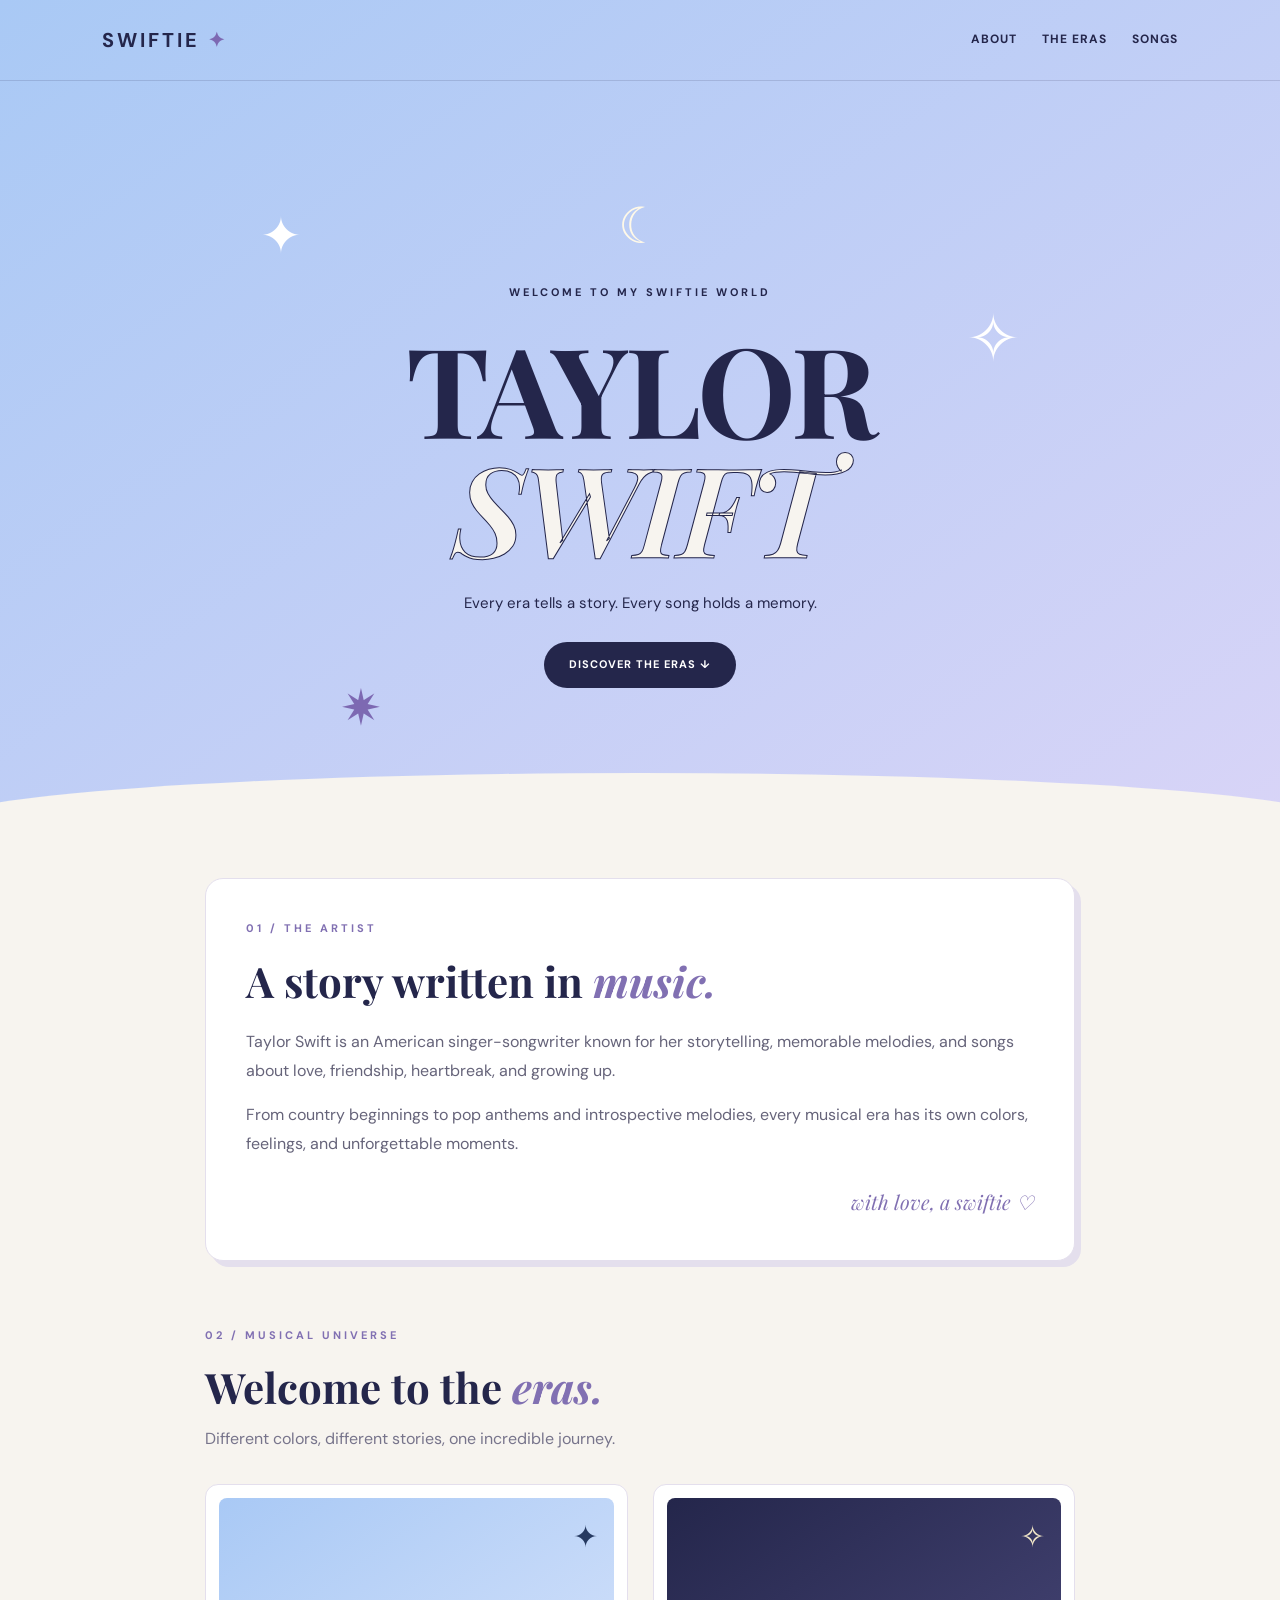
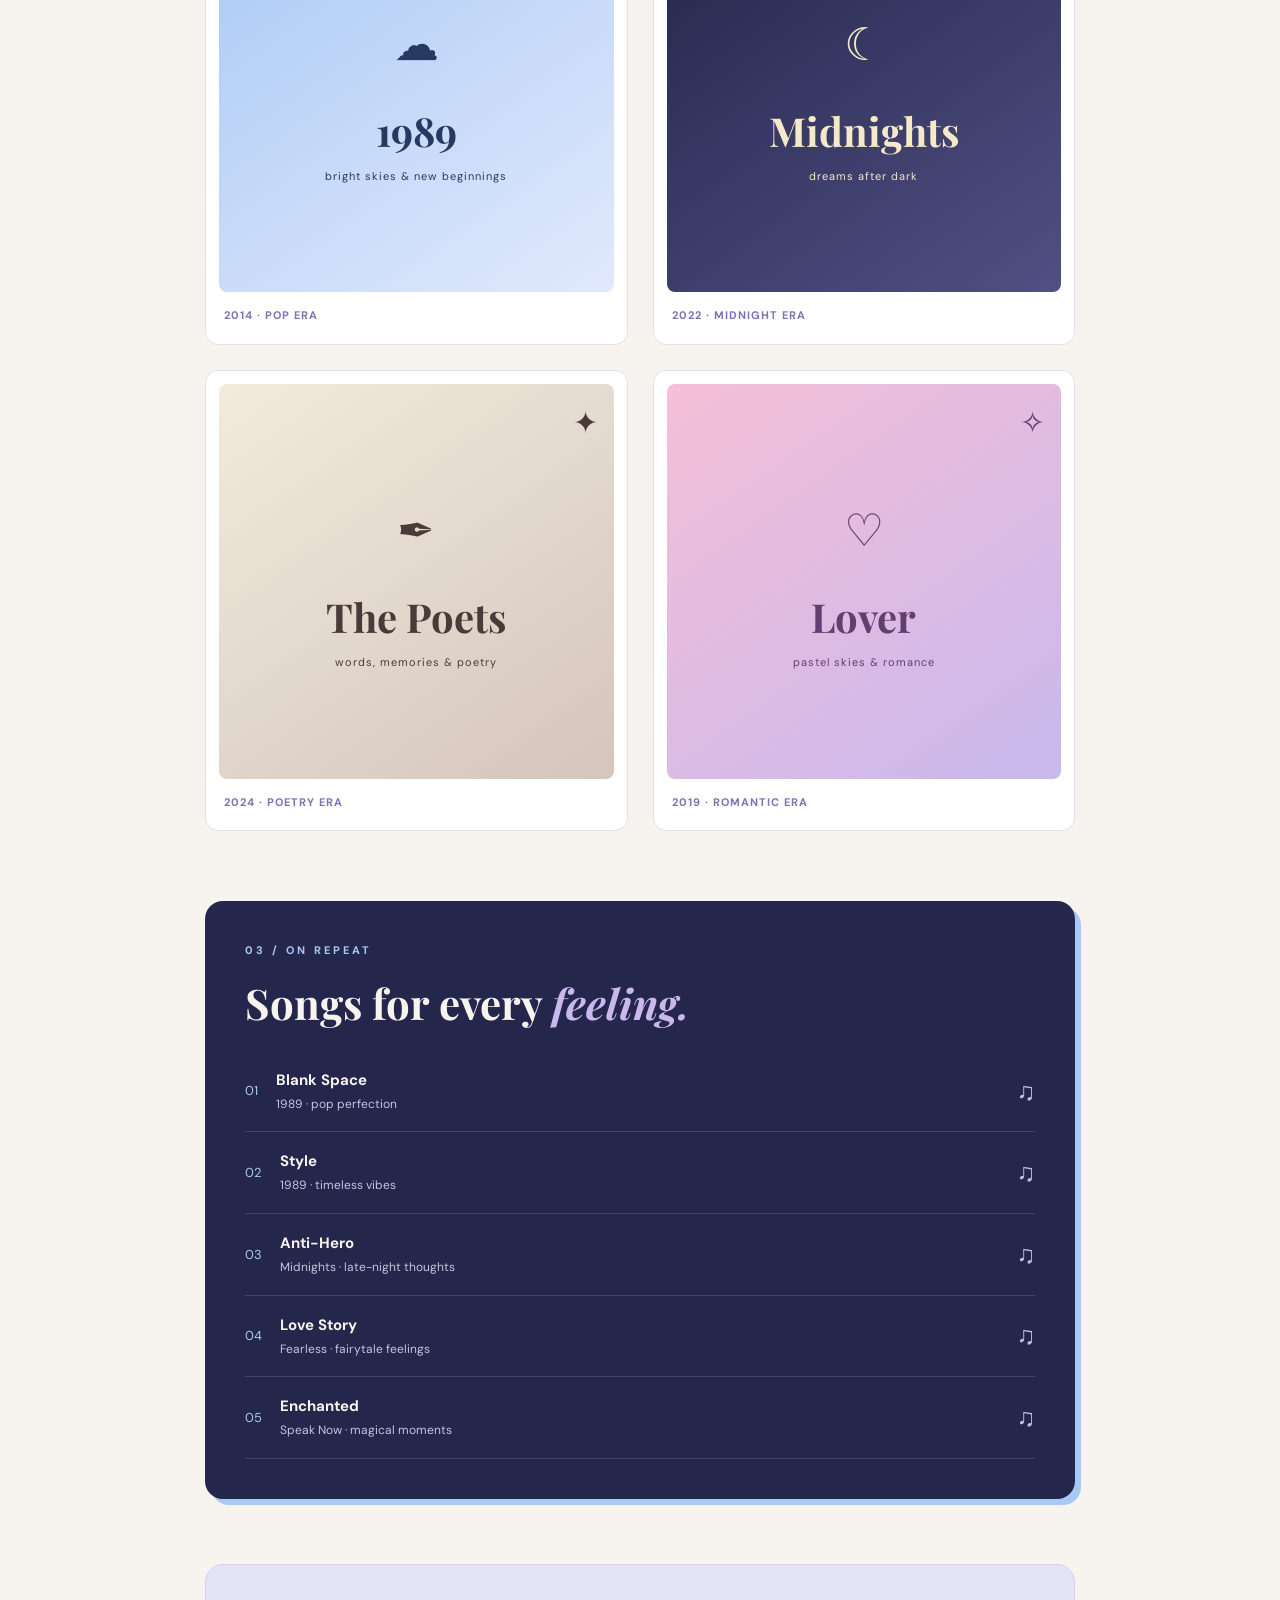
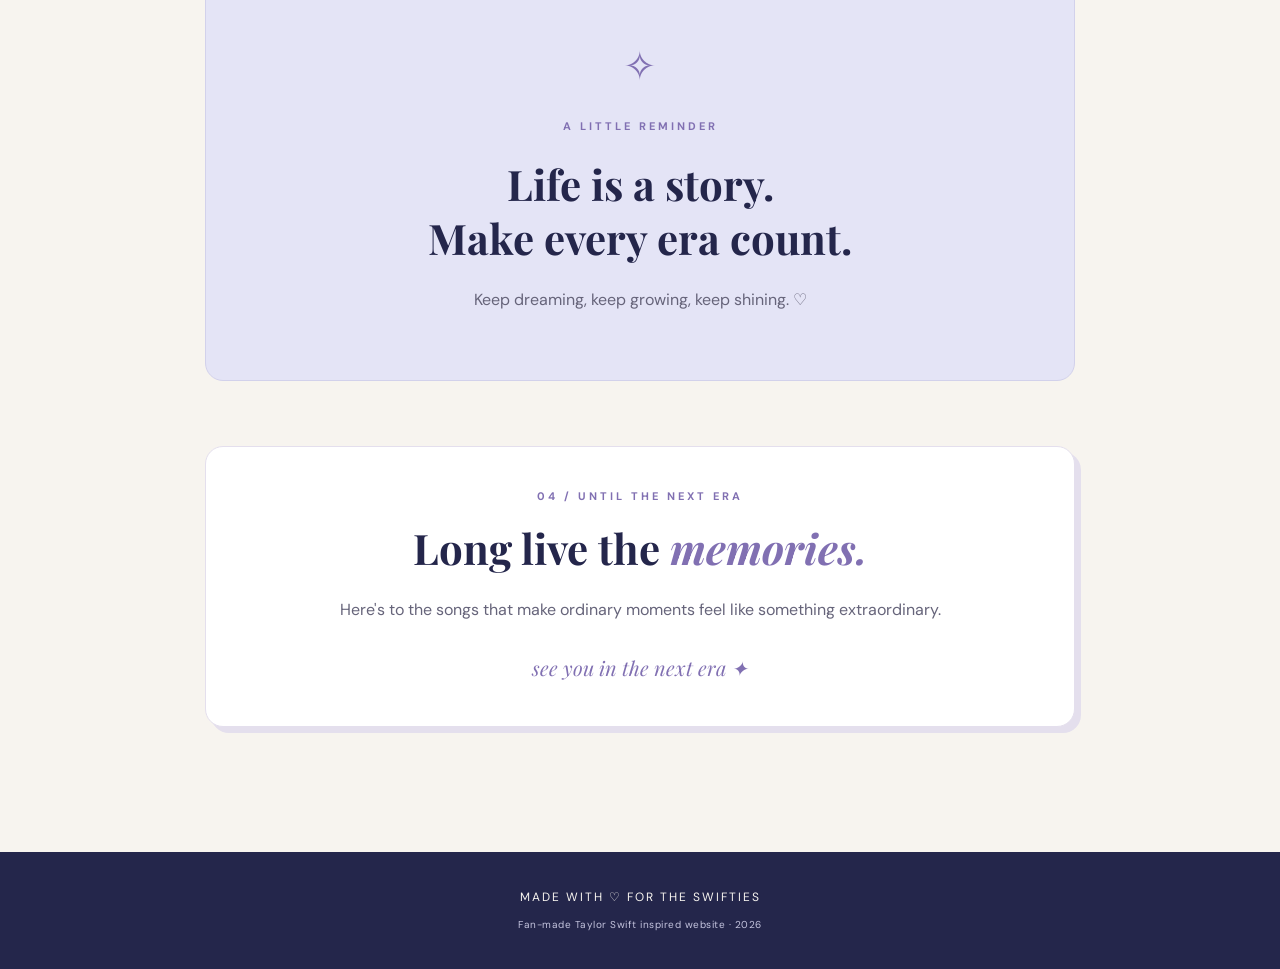
==== Pertemuan4/index.html @ 9e65cf8f "Pertemuan4" ====
<!DOCTYPE html>
<html lang="id">
<head>
    <meta charset="UTF-8">
    <meta name="viewport" content="width=device-width, initial-scale=1.0">
    <title>Taylor Swift | Swiftie World</title>
    <link rel="stylesheet" href="style.css">
</head>
<body>

    <header id="top">
        <nav>
            <a href="#top" class="logo">SWIFTIE <span>✦</span></a>
            <div class="nav-links">
                <a href="#about">About</a>
                <a href="#eras">The Eras</a>
                <a href="#songs">Songs</a>
            </div>
        </nav>

        <div class="hero">
            <div class="moon">☾</div>
            <p class="eyebrow">WELCOME TO MY SWIFTIE WORLD</p>
            <h1>TAYLOR<br><em>SWIFT</em></h1>
            <p class="hero-text">
                Every era tells a story. Every song holds a memory.
            </p>
            <a href="#eras" class="hero-button">DISCOVER THE ERAS ↓</a>
            <span class="floating-star star-one">✦</span>
            <span class="floating-star star-two">✧</span>
            <span class="floating-star star-three">✷</span>
        </div>
        <div class="wave"></div>
    </header>

    <main>
        <section id="about" class="about section-card">
            <p class="section-label">01 / THE ARTIST</p>
            <h2>A story written in <em>music.</em></h2>
            <p>
                Taylor Swift is an American singer-songwriter known
                for her storytelling, memorable melodies, and songs
                about love, friendship, heartbreak, and growing up.
            </p>
            <p>
                From country beginnings to pop anthems and
                introspective melodies, every musical era has its
                own colors, feelings, and unforgettable moments.
            </p>
            <div class="signature">with love, a swiftie ♡</div>
        </section>

        <section id="eras" class="eras-section">
            <p class="section-label">02 / MUSICAL UNIVERSE</p>
            <h2>Welcome to the <em>eras.</em></h2>
            <p class="intro">
                Different colors, different stories, one incredible journey.
            </p>

            <div class="era-grid">
                <article class="era-card era-1989">
                    <div class="era-art">
                        <span class="era-icon">☁</span>
                        <h3>1989</h3>
                        <p>bright skies & new beginnings</p>
                        <span class="mini-star">✦</span>
                    </div>
                    <p class="era-year">2014 · POP ERA</p>
                </article>

                <article class="era-card era-midnights">
                    <div class="era-art">
                        <span class="era-icon">☾</span>
                        <h3>Midnights</h3>
                        <p>dreams after dark</p>
                        <span class="mini-star">✧</span>
                    </div>
                    <p class="era-year">2022 · MIDNIGHT ERA</p>
                </article>

                <article class="era-card era-poets">
                    <div class="era-art">
                        <span class="era-icon">✒</span>
                        <h3>The Poets</h3>
                        <p>words, memories & poetry</p>
                        <span class="mini-star">✦</span>
                    </div>
                    <p class="era-year">2024 · POETRY ERA</p>
                </article>

                <article class="era-card era-lover">
                    <div class="era-art">
                        <span class="era-icon">♡</span>
                        <h3>Lover</h3>
                        <p>pastel skies & romance</p>
                        <span class="mini-star">✧</span>
                    </div>
                    <p class="era-year">2019 · ROMANTIC ERA</p>
                </article>
            </div>
        </section>

        <section id="songs" class="songs-section section-card">
            <p class="section-label">03 / ON REPEAT</p>
            <h2>Songs for every <em>feeling.</em></h2>

            <div class="song">
                <span class="song-number">01</span>
                <div class="song-info">
                    <h3>Blank Space</h3>
                    <p>1989 · pop perfection</p>
                </div>
                <span class="song-note">♫</span>
            </div>

            <div class="song">
                <span class="song-number">02</span>
                <div class="song-info">
                    <h3>Style</h3>
                    <p>1989 · timeless vibes</p>
                </div>
                <span class="song-note">♫</span>
            </div>

            <div class="song">
                <span class="song-number">03</span>
                <div class="song-info">
                    <h3>Anti-Hero</h3>
                    <p>Midnights · late-night thoughts</p>
                </div>
                <span class="song-note">♫</span>
            </div>

            <div class="song">
                <span class="song-number">04</span>
                <div class="song-info">
                    <h3>Love Story</h3>
                    <p>Fearless · fairytale feelings</p>
                </div>
                <span class="song-note">♫</span>
            </div>

            <div class="song">
                <span class="song-number">05</span>
                <div class="song-info">
                    <h3>Enchanted</h3>
                    <p>Speak Now · magical moments</p>
                </div>
                <span class="song-note">♫</span>
            </div>
        </section>

        <section class="quote-section">
            <span class="quote-star">✧</span>
            <p class="section-label">A LITTLE REMINDER</p>
            <h2>Life is a story.<br>Make every era count.</h2>
            <p>Keep dreaming, keep growing, keep shining. ♡</p>
        </section>

        <section class="ending section-card">
            <p class="section-label">04 / UNTIL THE NEXT ERA</p>
            <h2>Long live the <em>memories.</em></h2>
            <p>
                Here's to the songs that make ordinary moments
                feel like something extraordinary.
            </p>
            <div class="signature">see you in the next era ✦</div>
        </section>
    </main>

    <footer>
        <p>MADE WITH ♡ FOR THE SWIFTIES</p>
        <small>Fan-made Taylor Swift inspired website · 2026</small>
    </footer>

    <button id="scrollTopBtn" aria-label="Kembali ke atas"
            title="Back to top">↑</button>

    <script src="script.js"></script>
</body>
</html>
---- Pertemuan4/style.css ----
@import url('https://fonts.googleapis.com/css2?family=DM+Sans:wght@400;500;600;700&family=Playfair+Display:ital,wght@0,600;0,700;1,600;1,700&display=swap');

* {
    margin: 0;
    padding: 0;
    box-sizing: border-box;
}

html {
    scroll-behavior: smooth;
    scroll-padding-top: 20px;
}

body {
    font-family: 'DM Sans', sans-serif;
    background: #f7f4ef;
    color: #24264b;
    line-height: 1.8;
}

/* HEADER */
header {
    background: linear-gradient(145deg, #a9c9f5, #d8d4f7);
    min-height: 650px;
    position: relative;
    overflow: hidden;
}

nav {
    display: flex;
    justify-content: space-between;
    align-items: center;
    padding: 22px 8%;
    border-bottom: 1px solid rgba(36, 38, 75, 0.15);
}

.logo {
    color: #24264b;
    text-decoration: none;
    font-weight: 700;
    letter-spacing: 3px;
    font-size: 20px;
}

.logo span {
    color: #7d69b2;
}

.nav-links {
    display: flex;
    gap: 25px;
}

.nav-links a {
    color: #24264b;
    text-decoration: none;
    text-transform: uppercase;
    font-size: 12px;
    font-weight: 700;
    letter-spacing: 1px;
}

.nav-links a:hover {
    color: #7d69b2;
}

/* HERO */
.hero {
    max-width: 1000px;
    margin: auto;
    padding: 100px 25px 130px;
    text-align: center;
    position: relative;
}

.moon {
    font-size: 50px;
    color: #fff9e8;
    margin-bottom: 12px;
}

.eyebrow,
.section-label {
    font-size: 11px;
    font-weight: 700;
    letter-spacing: 3px;
}

.hero h1 {
    font-family: 'Playfair Display', serif;
    font-size: clamp(65px, 12vw, 125px);
    line-height: 0.95;
    letter-spacing: -4px;
    margin: 25px 0;
}

.hero h1 em {
    color: #f7f4ef;
    -webkit-text-stroke: 1px #24264b;
    font-weight: 600;
}

.hero-text {
    margin: 25px auto;
    font-size: 15px;
}

.hero-button {
    display: inline-block;
    background: #24264b;
    color: white;
    padding: 13px 25px;
    border-radius: 30px;
    text-decoration: none;
    font-size: 11px;
    font-weight: 700;
    letter-spacing: 1px;
    transition: 0.3s;
}

.hero-button:hover {
    background: #7d69b2;
    transform: translateY(-3px);
}

.floating-star {
    position: absolute;
    font-size: 50px;
    color: white;
}

.star-one {
    top: 110px;
    left: 12%;
}

.star-two {
    top: 200px;
    right: 12%;
    font-size: 65px;
}

.star-three {
    bottom: 65px;
    left: 20%;
    color: #7d69b2;
}

.wave {
    position: absolute;
    bottom: -55px;
    left: -5%;
    width: 110%;
    height: 100px;
    background: #f7f4ef;
    border-radius: 50% 50% 0 0;
}

/* MAIN */
main {
    max-width: 920px;
    margin: auto;
    padding: 60px 25px;
}

.section-card {
    background: #fff;
    border: 1px solid #e4dfed;
    border-radius: 18px;
    padding: 40px;
    margin-bottom: 65px;
    box-shadow: 6px 6px 0 #e4dfed;
}

.section-label {
    color: #8170b2;
    margin-bottom: 15px;
}

h2 {
    font-family: 'Playfair Display', serif;
    font-size: clamp(28px, 5vw, 42px);
    line-height: 1.3;
    margin-bottom: 20px;
}

h2 em {
    color: #8170b2;
}

.about p:not(.section-label),
.ending p:not(.section-label) {
    color: #66647a;
    margin-bottom: 15px;
}

.signature {
    font-family: 'Playfair Display', serif;
    font-style: italic;
    color: #8170b2;
    font-size: 20px;
    text-align: right;
    margin-top: 25px;
}

/* ERAS */
.eras-section {
    margin-bottom: 70px;
}

.intro {
    color: #77748b;
    margin-top: -10px;
}

.era-grid {
    display: grid;
    grid-template-columns: repeat(2, minmax(0, 1fr));
    gap: 25px;
    margin-top: 30px;
}

.era-card {
    background: white;
    padding: 13px;
    border: 1px solid #e4dfed;
    border-radius: 13px;
    transition: transform 0.3s, box-shadow 0.3s;
}

.era-card:hover {
    transform: translateY(-7px);
    box-shadow: 0 12px 25px rgba(36, 38, 75, 0.12);
}

.era-art {
    aspect-ratio: 1 / 1;
    border-radius: 8px;
    display: flex;
    flex-direction: column;
    align-items: center;
    justify-content: center;
    text-align: center;
    position: relative;
    overflow: hidden;
    padding: 15px;
}

.era-1989 .era-art {
    background: linear-gradient(145deg, #a9c9f5, #e1e9fc);
    color: #263a61;
}

.era-midnights .era-art {
    background: linear-gradient(145deg, #24264b, #514f83);
    color: #f4e9c9;
}

.era-poets .era-art {
    background: linear-gradient(145deg, #f2ebdd, #d4c5bd);
    color: #493c38;
}

.era-lover .era-art {
    background: linear-gradient(145deg, #f5bfd7, #c8b8ed);
    color: #633e70;
}

.era-icon {
    font-size: 45px;
    margin-bottom: 10px;
}

.era-art h3 {
    font-family: 'Playfair Display', serif;
    font-size: clamp(25px, 4vw, 40px);
}

.era-art p {
    font-size: 11px;
    letter-spacing: 1px;
}

.mini-star {
    position: absolute;
    top: 12px;
    right: 16px;
    font-size: 30px;
}

.era-year {
    padding: 14px 5px 5px;
    color: #8170b2;
    font-size: 11px;
    font-weight: 700;
    letter-spacing: 1px;
}

/* SONG LIST */
.songs-section {
    background: #24264b;
    color: #f7f4ef;
    border: none;
    box-shadow: 6px 6px 0 #a9c9f5;
}

.songs-section .section-label {
    color: #a9c9f5;
}

.songs-section h2 em {
    color: #c8b8ed;
}

.song {
    display: flex;
    align-items: center;
    gap: 18px;
    padding: 16px 0;
    border-bottom: 1px solid #41436c;
    transition: padding 0.2s;
}

.song:hover {
    padding-left: 10px;
}

.song-number {
    color: #a9c9f5;
    font-size: 13px;
}

.song-info h3 {
    font-size: 15px;
}

.song-info p {
    color: #c5c5df;
    font-size: 12px;
}

.song-note {
    margin-left: auto;
    font-size: 25px;
    color: #c8b8ed;
}

/* QUOTE */
.quote-section {
    background: #e4e4f6;
    border: 1px solid #d2d1eb;
    border-radius: 18px;
    text-align: center;
    padding: 65px 25px;
    margin-bottom: 65px;
}

.quote-star {
    display: block;
    font-size: 40px;
    color: #8170b2;
    margin-bottom: 15px;
}

.quote-section h2 {
    margin: 20px auto;
}

.quote-section > p:last-child {
    color: #66647a;
}

/* ENDING */
.ending {
    text-align: center;
}

.ending .signature {
    text-align: center;
}

/* FOOTER */
footer {
    background: #24264b;
    color: #f7f4ef;
    text-align: center;
    padding: 35px 20px;
    font-size: 12px;
    letter-spacing: 2px;
}

footer small {
    display: block;
    color: #c5c5df;
    font-size: 10px;
    letter-spacing: 0.5px;
    margin-top: 8px;
}

/* SCROLL TO TOP */
#scrollTopBtn {
    position: fixed;
    right: 28px;
    bottom: 28px;
    width: 52px;
    height: 52px;
    border: 2px solid #24264b;
    border-radius: 50%;
    background: #a9c9f5;
    color: #24264b;
    font-size: 28px;
    font-weight: bold;
    cursor: pointer;
    display: none;
    opacity: 0.6;
    z-index: 999;
    transition: opacity 0.3s, transform 0.3s;
}

#scrollTopBtn:hover {
    opacity: 1;
    transform: translateY(-5px);
}

/* RESPONSIVE */
@media (max-width: 600px) {
    nav {
        padding: 18px 20px;
    }

    .nav-links {
        gap: 12px;
    }

    .nav-links a {
        font-size: 9px;
        letter-spacing: 0;
    }

    .hero {
        padding: 90px 18px 120px;
    }

    .hero h1 {
        letter-spacing: -2px;
    }

    .star-one {
        left: 4%;
    }

    .star-two {
        right: 4%;
    }

    main {
        padding: 40px 16px;
    }

    .section-card {
        padding: 25px;
    }

    .era-grid {
        gap: 14px;
    }

    .era-card {
        padding: 8px;
    }

    .era-art p {
        font-size: 9px;
    }

    #scrollTopBtn {
        width: 46px;
        height: 46px;
        right: 18px;
        bottom: 18px;
    }
}
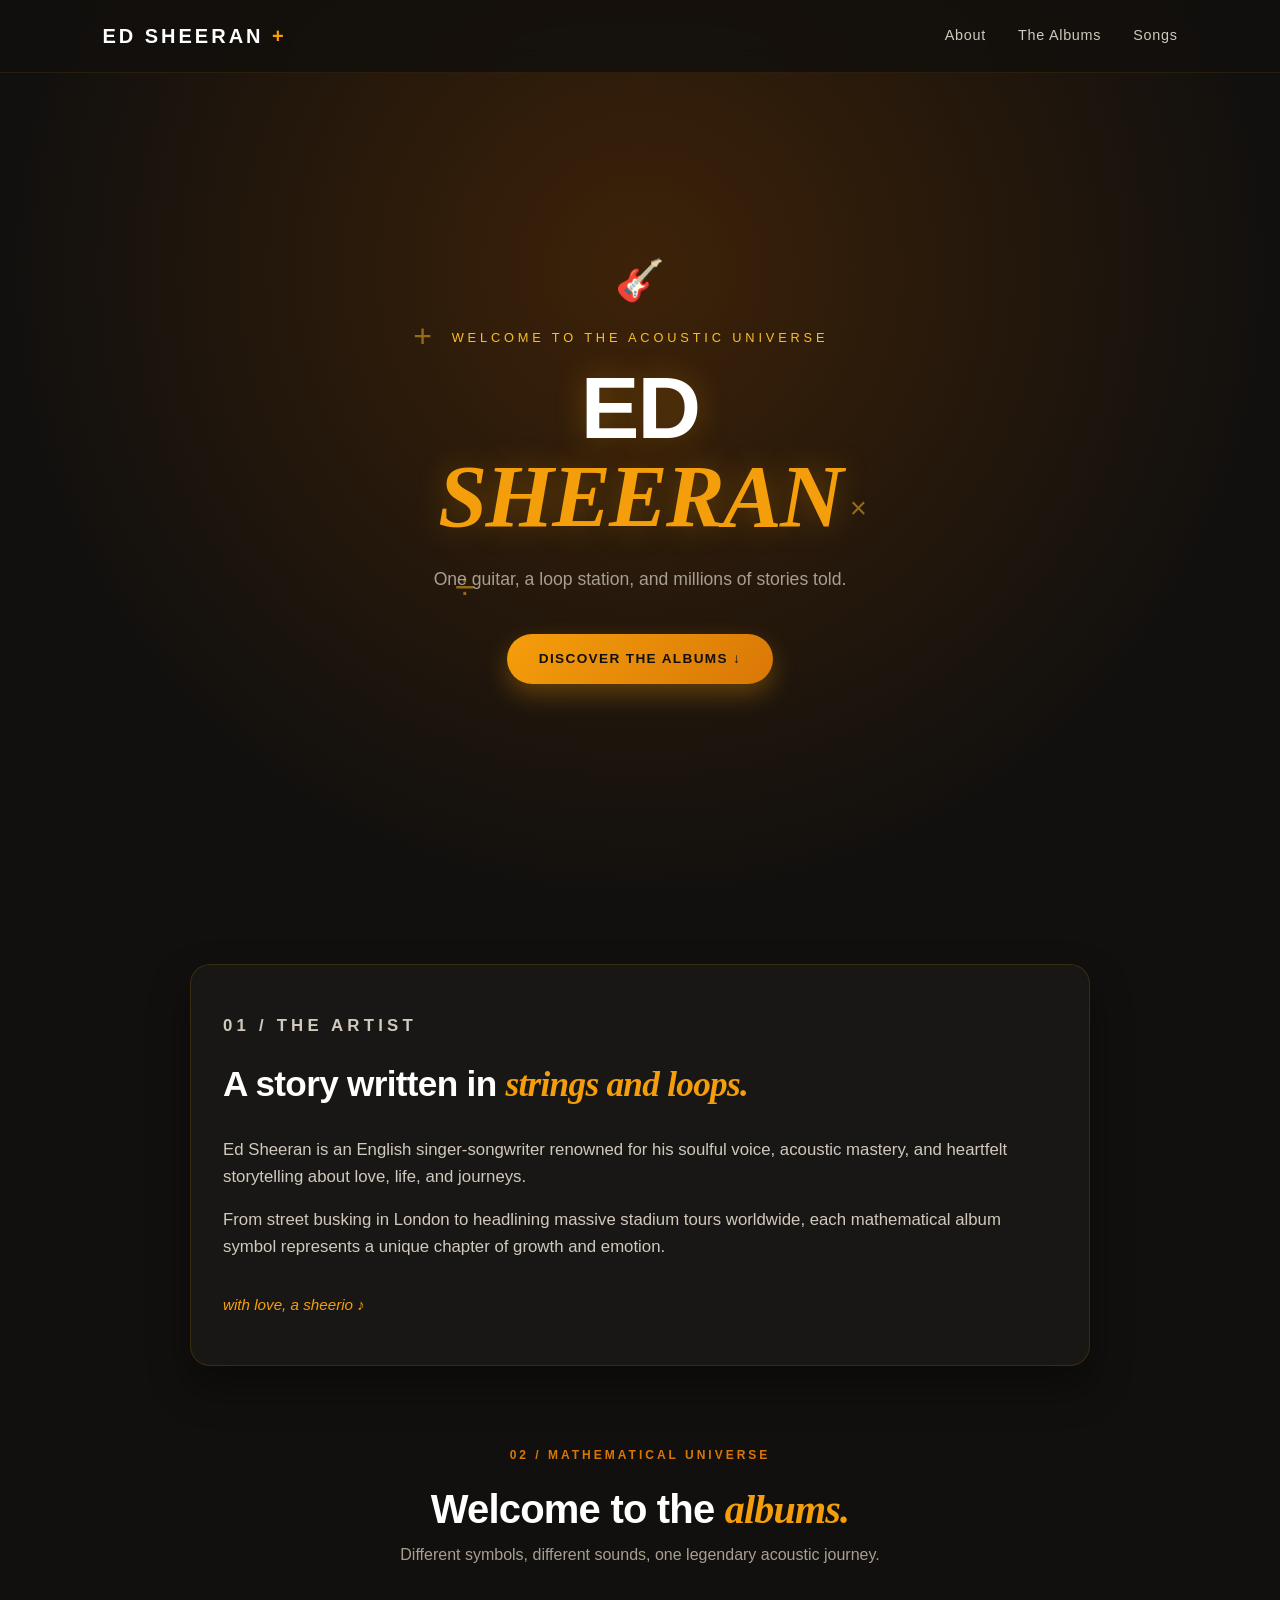
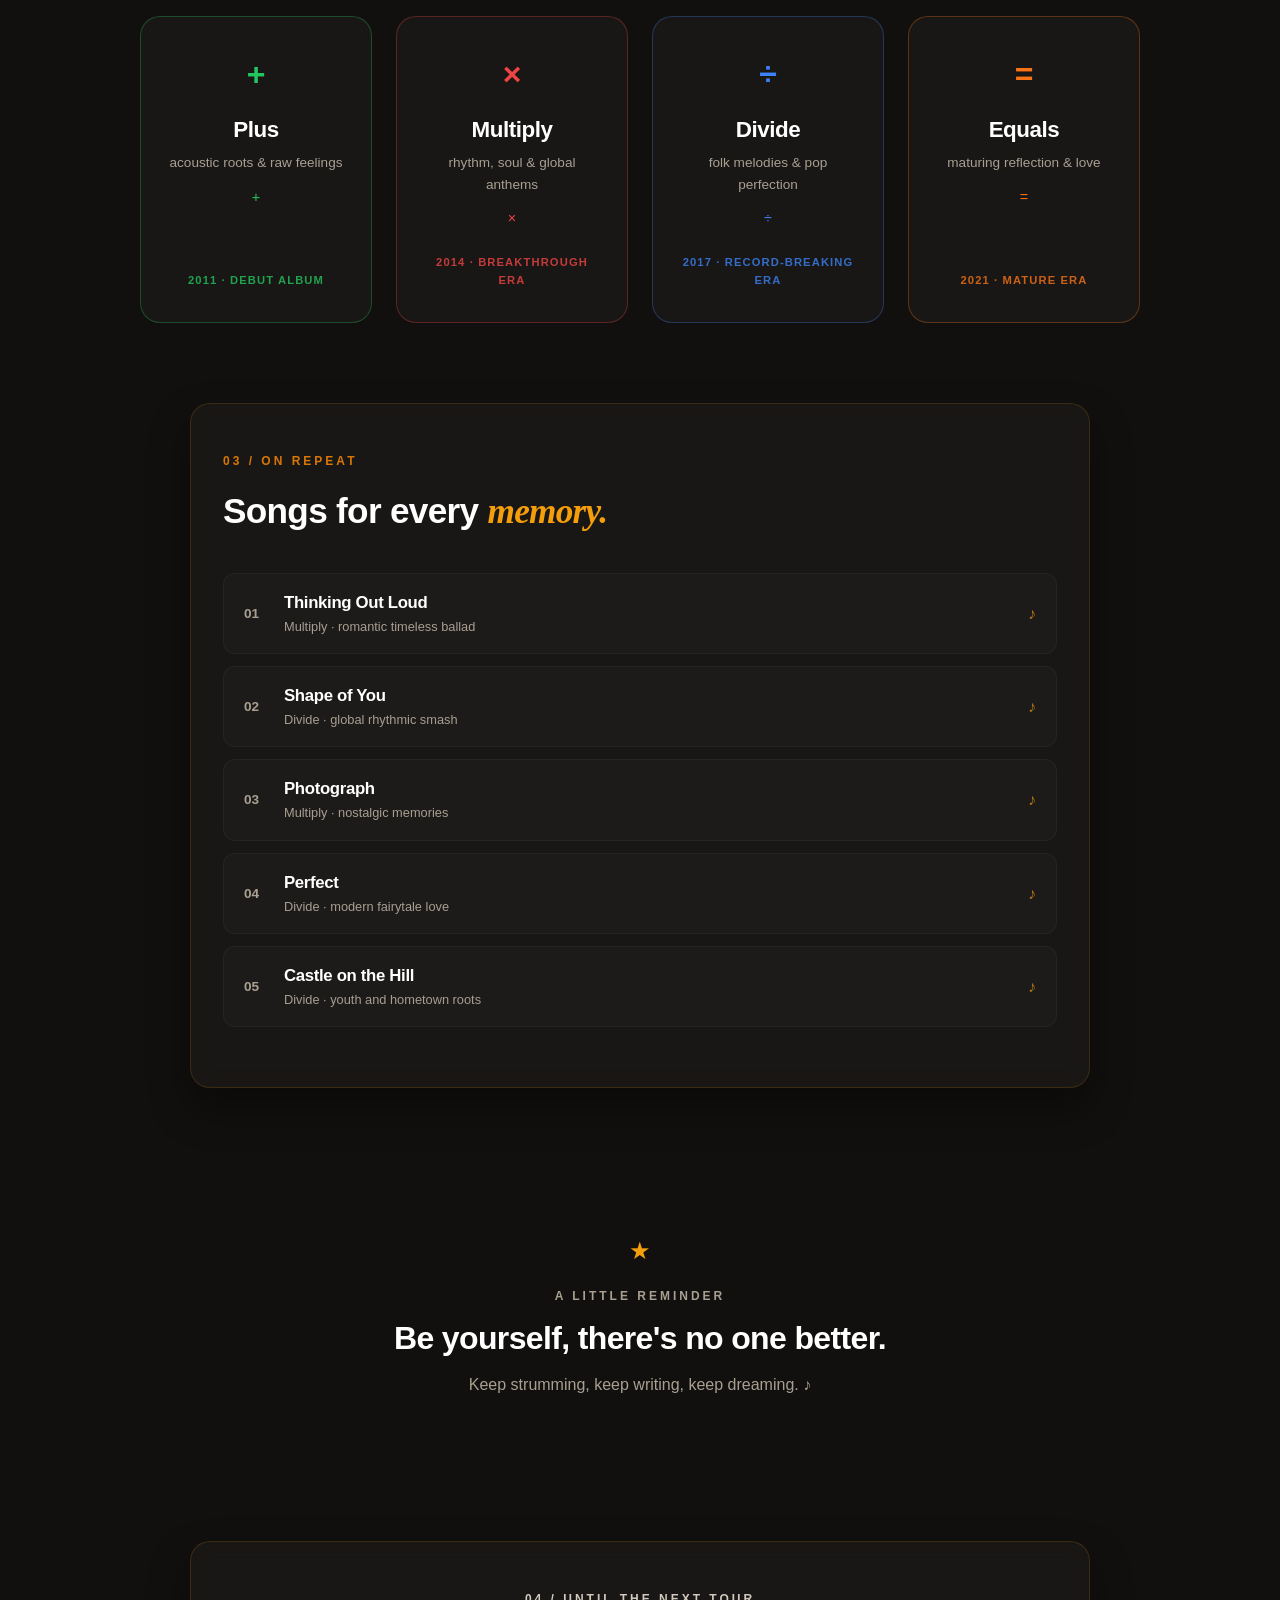
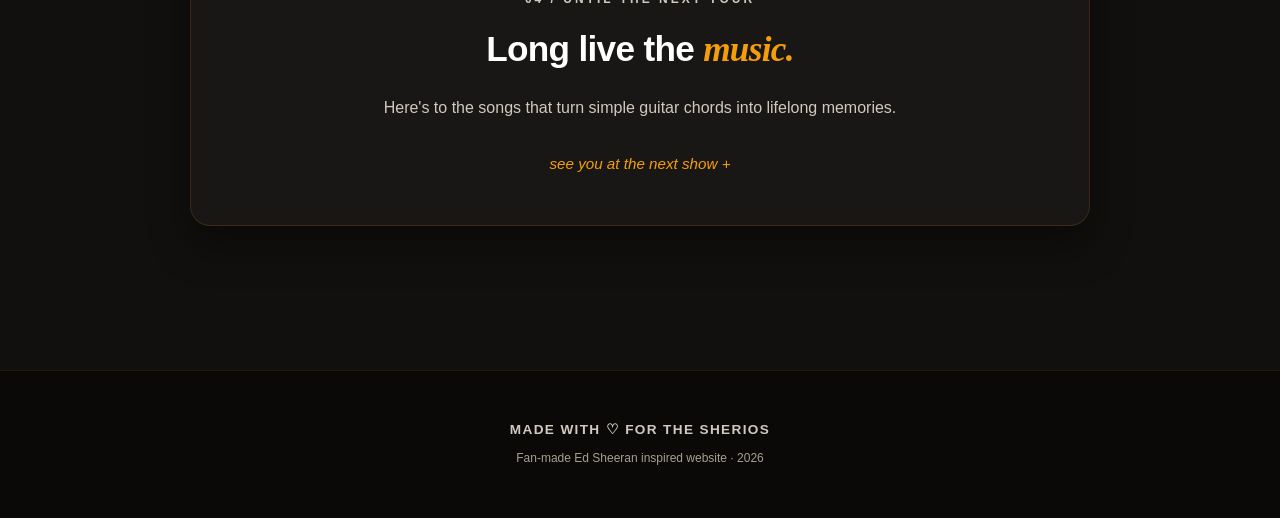
==== commit a1a10312: "Pertemuan4" ====
--- a/Pertemuan4/index.html
+++ b/Pertemuan4/index.html
@@ -3,32 +3,32 @@
 <head>
     <meta charset="UTF-8">
     <meta name="viewport" content="width=device-width, initial-scale=1.0">
-    <title>Taylor Swift | Swiftie World</title>
+    <title>Ed Sheeran | Acoustic & Loop World</title>
     <link rel="stylesheet" href="style.css">
 </head>
 <body>
 
     <header id="top">
         <nav>
-            <a href="#top" class="logo">SWIFTIE <span>✦</span></a>
+            <a href="#top" class="logo">ED SHEERAN <span>+</span></a>
             <div class="nav-links">
                 <a href="#about">About</a>
-                <a href="#eras">The Eras</a>
+                <a href="#eras">The Albums</a>
                 <a href="#songs">Songs</a>
             </div>
         </nav>
 
         <div class="hero">
-            <div class="moon">☾</div>
-            <p class="eyebrow">WELCOME TO MY SWIFTIE WORLD</p>
-            <h1>TAYLOR<br><em>SWIFT</em></h1>
+            <div class="moon">🎸</div>
+            <p class="eyebrow">WELCOME TO THE ACOUSTIC UNIVERSE</p>
+            <h1>ED<br><em>SHEERAN</em></h1>
             <p class="hero-text">
-                Every era tells a story. Every song holds a memory.
+                One guitar, a loop station, and millions of stories told.
             </p>
-            <a href="#eras" class="hero-button">DISCOVER THE ERAS ↓</a>
-            <span class="floating-star star-one">✦</span>
-            <span class="floating-star star-two">✧</span>
-            <span class="floating-star star-three">✷</span>
+            <a href="#eras" class="hero-button">DISCOVER THE ALBUMS ↓</a>
+            <span class="floating-star star-one">+</span>
+            <span class="floating-star star-two">×</span>
+            <span class="floating-star star-three">÷</span>
         </div>
         <div class="wave"></div>
     </header>
@@ -36,141 +36,139 @@
     <main>
         <section id="about" class="about section-card">
             <p class="section-label">01 / THE ARTIST</p>
-            <h2>A story written in <em>music.</em></h2>
+            <h2>A story written in <em>strings and loops.</em></h2>
             <p>
-                Taylor Swift is an American singer-songwriter known
-                for her storytelling, memorable melodies, and songs
-                about love, friendship, heartbreak, and growing up.
+                Ed Sheeran is an English singer-songwriter renowned for his soulful voice,
+                acoustic mastery, and heartfelt storytelling about love, life, and journeys.
             </p>
             <p>
-                From country beginnings to pop anthems and
-                introspective melodies, every musical era has its
-                own colors, feelings, and unforgettable moments.
+                From street busking in London to headlining massive stadium tours worldwide,
+                each mathematical album symbol represents a unique chapter of growth and emotion.
             </p>
-            <div class="signature">with love, a swiftie ♡</div>
+            <div class="signature">with love, a sheerio ♪</div>
         </section>
 
         <section id="eras" class="eras-section">
-            <p class="section-label">02 / MUSICAL UNIVERSE</p>
-            <h2>Welcome to the <em>eras.</em></h2>
+            <p class="section-label">02 / MATHEMATICAL UNIVERSE</p>
+            <h2>Welcome to the <em>albums.</em></h2>
             <p class="intro">
-                Different colors, different stories, one incredible journey.
+                Different symbols, different sounds, one legendary acoustic journey.
             </p>
 
             <div class="era-grid">
                 <article class="era-card era-1989">
                     <div class="era-art">
-                        <span class="era-icon">☁</span>
-                        <h3>1989</h3>
-                        <p>bright skies & new beginnings</p>
-                        <span class="mini-star">✦</span>
+                        <span class="era-icon">+</span>
+                        <h3>Plus</h3>
+                        <p>acoustic roots & raw feelings</p>
+                        <span class="mini-star">+</span>
                     </div>
-                    <p class="era-year">2014 · POP ERA</p>
+                    <p class="era-year">2011 · DEBUT ALBUM</p>
                 </article>
 
                 <article class="era-card era-midnights">
                     <div class="era-art">
-                        <span class="era-icon">☾</span>
-                        <h3>Midnights</h3>
-                        <p>dreams after dark</p>
-                        <span class="mini-star">✧</span>
+                        <span class="era-icon">×</span>
+                        <h3>Multiply</h3>
+                        <p>rhythm, soul & global anthems</p>
+                        <span class="mini-star">×</span>
                     </div>
-                    <p class="era-year">2022 · MIDNIGHT ERA</p>
+                    <p class="era-year">2014 · BREAKTHROUGH ERA</p>
                 </article>
 
                 <article class="era-card era-poets">
                     <div class="era-art">
-                        <span class="era-icon">✒</span>
-                        <h3>The Poets</h3>
-                        <p>words, memories & poetry</p>
-                        <span class="mini-star">✦</span>
+                        <span class="era-icon">÷</span>
+                        <h3>Divide</h3>
+                        <p>folk melodies & pop perfection</p>
+                        <span class="mini-star">÷</span>
                     </div>
-                    <p class="era-year">2024 · POETRY ERA</p>
+                    <p class="era-year">2017 · RECORD-BREAKING ERA</p>
                 </article>
 
                 <article class="era-card era-lover">
                     <div class="era-art">
-                        <span class="era-icon">♡</span>
-                        <h3>Lover</h3>
-                        <p>pastel skies & romance</p>
-                        <span class="mini-star">✧</span>
+                        <span class="era-icon">=</span>
+                        <h3>Equals</h3>
+                        <p>maturing reflection & love</p>
+                        <span class="mini-star">=</span>
                     </div>
-                    <p class="era-year">2019 · ROMANTIC ERA</p>
+                    <p class="era-year">2021 · MATURE ERA</p>
                 </article>
             </div>
         </section>
 
         <section id="songs" class="songs-section section-card">
             <p class="section-label">03 / ON REPEAT</p>
-            <h2>Songs for every <em>feeling.</em></h2>
+            <h2>Songs for every <em>memory.</em></h2>
 
             <div class="song">
                 <span class="song-number">01</span>
                 <div class="song-info">
-                    <h3>Blank Space</h3>
-                    <p>1989 · pop perfection</p>
+                    <h3>Thinking Out Loud</h3>
+                    <p>Multiply · romantic timeless ballad</p>
                 </div>
-                <span class="song-note">♫</span>
+                <span class="song-note">♪</span>
             </div>
 
             <div class="song">
                 <span class="song-number">02</span>
                 <div class="song-info">
-                    <h3>Style</h3>
-                    <p>1989 · timeless vibes</p>
+                    <h3>Shape of You</h3>
+                    <p>Divide · global rhythmic smash</p>
                 </div>
-                <span class="song-note">♫</span>
+                <span class="song-note">♪</span>
             </div>
 
             <div class="song">
                 <span class="song-number">03</span>
                 <div class="song-info">
-                    <h3>Anti-Hero</h3>
-                    <p>Midnights · late-night thoughts</p>
+                    <h3>Photograph</h3>
+                    <p>Multiply · nostalgic memories</p>
                 </div>
-                <span class="song-note">♫</span>
+                <span class="song-note">♪</span>
             </div>
 
             <div class="song">
                 <span class="song-number">04</span>
                 <div class="song-info">
-                    <h3>Love Story</h3>
-                    <p>Fearless · fairytale feelings</p>
+                    <h3>Perfect</h3>
+                    <p>Divide · modern fairytale love</p>
                 </div>
-                <span class="song-note">♫</span>
+                <span class="song-note">♪</span>
             </div>
 
             <div class="song">
                 <span class="song-number">05</span>
                 <div class="song-info">
-                    <h3>Enchanted</h3>
-                    <p>Speak Now · magical moments</p>
+                    <h3>Castle on the Hill</h3>
+                    <p>Divide · youth and hometown roots</p>
                 </div>
-                <span class="song-note">♫</span>
+                <span class="song-note">♪</span>
             </div>
         </section>
 
         <section class="quote-section">
-            <span class="quote-star">✧</span>
+            <span class="quote-star">★</span>
             <p class="section-label">A LITTLE REMINDER</p>
-            <h2>Life is a story.<br>Make every era count.</h2>
-            <p>Keep dreaming, keep growing, keep shining. ♡</p>
+            <h2>Be yourself, there's no one better.</h2>
+            <p>Keep strumming, keep writing, keep dreaming. ♪</p>
         </section>
 
         <section class="ending section-card">
-            <p class="section-label">04 / UNTIL THE NEXT ERA</p>
-            <h2>Long live the <em>memories.</em></h2>
+            <p class="section-label">04 / UNTIL THE NEXT TOUR</p>
+            <h2>Long live the <em>music.</em></h2>
             <p>
-                Here's to the songs that make ordinary moments
-                feel like something extraordinary.
+                Here's to the songs that turn simple guitar chords
+                into lifelong memories.
             </p>
-            <div class="signature">see you in the next era ✦</div>
+            <div class="signature">see you at the next show +</div>
         </section>
     </main>
 
     <footer>
-        <p>MADE WITH ♡ FOR THE SWIFTIES</p>
-        <small>Fan-made Taylor Swift inspired website · 2026</small>
+        <p>MADE WITH ♡ FOR THE SHERIOS</p>
+        <small>Fan-made Ed Sheeran inspired website · 2026</small>
     </footer>
 
     <button id="scrollTopBtn" aria-label="Kembali ke atas"
--- a/Pertemuan4/style.css
+++ b/Pertemuan4/style.css
@@ -1,482 +1,473 @@
-@import url('https://fonts.googleapis.com/css2?family=DM+Sans:wght@400;500;600;700&family=Playfair+Display:ital,wght@0,600;0,700;1,600;1,700&display=swap');
-
-* {
+/* ==========================================================================
+   1. RESET & BASE STYLES
+   ========================================================================== */
+*, *::before, *::after {
+    box-sizing: border-box;
     margin: 0;
     padding: 0;
-    box-sizing: border-box;
 }
 
 html {
     scroll-behavior: smooth;
-    scroll-padding-top: 20px;
+    font-size: 16px;
 }
 
 body {
-    font-family: 'DM Sans', sans-serif;
-    background: #f7f4ef;
-    color: #24264b;
-    line-height: 1.8;
-}
-
-/* HEADER */
-header {
-    background: linear-gradient(145deg, #a9c9f5, #d8d4f7);
-    min-height: 650px;
-    position: relative;
-    overflow: hidden;
-}
-
+    font-family: 'Segoe UI', -apple-system, BlinkMacSystemFont, Roboto, sans-serif;
+    background-color: #12100e; /* Dark amber-black, cozy vibe */
+    color: #e5dfd5;
+    line-height: 1.6;
+    overflow-x: hidden;
+}
+
+/* ==========================================================================
+   2. TYPOGRAPHY & COMMON COMPONENTS
+   ========================================================================== */
+h1, h2, h3 {
+    font-weight: 700;
+    letter-spacing: -0.02em;
+}
+
+em {
+    font-family: 'Georgia', serif;
+    font-style: italic;
+    color: #f59e0b; /* Warm acoustic orange/amber */
+}
+
+.section-label {
+    font-size: 0.75rem;
+    font-weight: 700;
+    letter-spacing: 0.25em;
+    color: #d97706;
+    text-transform: uppercase;
+    margin-bottom: 0.75rem;
+}
+
+.section-card {
+    background: rgba(255, 255, 255, 0.03);
+    border: 1px solid rgba(245, 158, 11, 0.15);
+    backdrop-filter: blur(10px);
+    border-radius: 20px;
+    padding: 3rem 2rem;
+    max-width: 900px;
+    margin: 0 auto 5rem;
+    box-shadow: 0 20px 40px rgba(0, 0, 0, 0.4);
+}
+
+/* ==========================================================================
+   3. NAVIGATION
+   ========================================================================== */
 nav {
+    position: fixed;
+    top: 0;
+    left: 0;
+    width: 100%;
     display: flex;
     justify-content: space-between;
     align-items: center;
-    padding: 22px 8%;
-    border-bottom: 1px solid rgba(36, 38, 75, 0.15);
+    padding: 1.25rem 8%;
+    background: rgba(18, 16, 14, 0.85);
+    backdrop-filter: blur(12px);
+    z-index: 1000;
+    border-bottom: 1px solid rgba(245, 158, 11, 0.1);
 }
 
 .logo {
-    color: #24264b;
+    font-weight: 800;
+    font-size: 1.25rem;
+    letter-spacing: 0.15em;
+    color: #ffffff;
+    text-decoration: none;
+}
+
+.logo span {
+    color: #f59e0b;
+}
+
+.nav-links {
+    display: flex;
+    gap: 2rem;
+}
+
+.nav-links a {
+    color: #d1c9bd;
+    text-decoration: none;
+    font-size: 0.9rem;
+    font-weight: 500;
+    letter-spacing: 0.05em;
+    transition: color 0.3s ease;
+}
+
+.nav-links a:hover {
+    color: #f59e0b;
+}
+
+/* ==========================================================================
+   4. HERO SECTION
+   ========================================================================== */
+header#top {
+    position: relative;
+    min-height: 100vh;
+    display: flex;
+    flex-direction: column;
+    justify-content: center;
+    align-items: center;
+    background: radial-gradient(circle at 50% 30%, #3d2208 0%, #12100e 70%);
+    text-align: center;
+    padding: 6rem 1.5rem 4rem;
+    overflow: hidden;
+}
+
+.hero {
+    position: relative;
+    z-index: 2;
+    max-width: 700px;
+}
+
+.moon {
+    font-size: 2.5rem;
+    color: #f59e0b;
+    margin-bottom: 1rem;
+    animation: pulse 4s infinite ease-in-out;
+}
+
+.eyebrow {
+    font-size: 0.8rem;
+    letter-spacing: 0.3em;
+    color: #fbbf24;
+    margin-bottom: 1rem;
+}
+
+.hero h1 {
+    font-size: clamp(3rem, 8vw, 5.5rem);
+    line-height: 1;
+    margin-bottom: 1.5rem;
+    color: #ffffff;
+    text-shadow: 0 0 30px rgba(245, 158, 11, 0.3);
+}
+
+.hero-text {
+    font-size: 1.1rem;
+    color: #a89f91;
+    margin-bottom: 2.5rem;
+}
+
+.hero-button {
+    display: inline-block;
+    padding: 0.9rem 2rem;
+    border-radius: 50px;
+    background: linear-gradient(135deg, #f59e0b, #d97706);
+    color: #12100e;
     text-decoration: none;
     font-weight: 700;
-    letter-spacing: 3px;
-    font-size: 20px;
-}
-
-.logo span {
-    color: #7d69b2;
-}
-
-.nav-links {
-    display: flex;
-    gap: 25px;
-}
-
-.nav-links a {
-    color: #24264b;
-    text-decoration: none;
-    text-transform: uppercase;
-    font-size: 12px;
-    font-weight: 700;
-    letter-spacing: 1px;
-}
-
-.nav-links a:hover {
-    color: #7d69b2;
-}
-
-/* HERO */
-.hero {
-    max-width: 1000px;
-    margin: auto;
-    padding: 100px 25px 130px;
-    text-align: center;
-    position: relative;
-}
-
-.moon {
-    font-size: 50px;
-    color: #fff9e8;
-    margin-bottom: 12px;
-}
-
-.eyebrow,
-.section-label {
-    font-size: 11px;
-    font-weight: 700;
-    letter-spacing: 3px;
-}
-
-.hero h1 {
-    font-family: 'Playfair Display', serif;
-    font-size: clamp(65px, 12vw, 125px);
-    line-height: 0.95;
-    letter-spacing: -4px;
-    margin: 25px 0;
-}
-
-.hero h1 em {
-    color: #f7f4ef;
-    -webkit-text-stroke: 1px #24264b;
-    font-weight: 600;
-}
-
-.hero-text {
-    margin: 25px auto;
-    font-size: 15px;
-}
-
-.hero-button {
-    display: inline-block;
-    background: #24264b;
-    color: white;
-    padding: 13px 25px;
-    border-radius: 30px;
-    text-decoration: none;
-    font-size: 11px;
-    font-weight: 700;
-    letter-spacing: 1px;
-    transition: 0.3s;
+    font-size: 0.85rem;
+    letter-spacing: 0.1em;
+    box-shadow: 0 10px 25px rgba(245, 158, 11, 0.3);
+    transition: transform 0.3s ease, box-shadow 0.3s ease;
 }
 
 .hero-button:hover {
-    background: #7d69b2;
     transform: translateY(-3px);
-}
-
+    box-shadow: 0 15px 30px rgba(245, 158, 11, 0.5);
+}
+
+/* Floating Symbols/Math/Icons Animation (+, x, =, ÷) */
 .floating-star {
     position: absolute;
-    font-size: 50px;
-    color: white;
-}
-
-.star-one {
-    top: 110px;
-    left: 12%;
-}
-
-.star-two {
-    top: 200px;
-    right: 12%;
-    font-size: 65px;
-}
-
-.star-three {
-    bottom: 65px;
-    left: 20%;
-    color: #7d69b2;
-}
-
-.wave {
-    position: absolute;
-    bottom: -55px;
-    left: -5%;
-    width: 110%;
-    height: 100px;
-    background: #f7f4ef;
-    border-radius: 50% 50% 0 0;
-}
-
-/* MAIN */
+    color: #fbbf24;
+    opacity: 0.5;
+    font-family: monospace;
+    animation: float 6s infinite ease-in-out;
+}
+
+.star-one { top: 15%; left: -5%; font-size: 2rem; animation-delay: 0s; }
+.star-two { top: 55%; right: -5%; font-size: 1.8rem; animation-delay: 2s; }
+.star-three { bottom: 15%; left: 5%; font-size: 2.2rem; animation-delay: 4s; }
+
+/* ==========================================================================
+   5. MAIN CONTENT & SECTIONS
+   ========================================================================== */
 main {
-    max-width: 920px;
-    margin: auto;
-    padding: 60px 25px;
-}
-
-.section-card {
-    background: #fff;
-    border: 1px solid #e4dfed;
-    border-radius: 18px;
-    padding: 40px;
-    margin-bottom: 65px;
-    box-shadow: 6px 6px 0 #e4dfed;
-}
-
-.section-label {
-    color: #8170b2;
-    margin-bottom: 15px;
-}
-
-h2 {
-    font-family: 'Playfair Display', serif;
-    font-size: clamp(28px, 5vw, 42px);
-    line-height: 1.3;
-    margin-bottom: 20px;
-}
-
-h2 em {
-    color: #8170b2;
-}
-
-.about p:not(.section-label),
-.ending p:not(.section-label) {
-    color: #66647a;
-    margin-bottom: 15px;
+    padding: 4rem 1.5rem;
+}
+
+/* About Section */
+.about h2 {
+    font-size: 2.2rem;
+    margin-bottom: 1.5rem;
+    color: #ffffff;
+}
+
+.about p {
+    color: #d1c9bd;
+    margin-bottom: 1.0rem;
+    font-size: 1.05rem;
 }
 
 .signature {
-    font-family: 'Playfair Display', serif;
+    margin-top: 2rem;
     font-style: italic;
-    color: #8170b2;
-    font-size: 20px;
-    text-align: right;
-    margin-top: 25px;
-}
-
-/* ERAS */
+    color: #f59e0b;
+    font-size: 0.95rem;
+}
+
+/* Eras / Albums Section */
 .eras-section {
-    margin-bottom: 70px;
-}
-
-.intro {
-    color: #77748b;
-    margin-top: -10px;
+    max-width: 1000px;
+    margin: 0 auto 5rem;
+    text-align: center;
+}
+
+.eras-section h2 {
+    font-size: 2.5rem;
+    color: #ffffff;
+}
+
+.eras-section .intro {
+    color: #a89f91;
+    margin-bottom: 3rem;
 }
 
 .era-grid {
     display: grid;
-    grid-template-columns: repeat(2, minmax(0, 1fr));
-    gap: 25px;
-    margin-top: 30px;
+    grid-template-columns: repeat(auto-fit, minmax(220px, 1fr));
+    gap: 1.5rem;
 }
 
 .era-card {
-    background: white;
-    padding: 13px;
-    border: 1px solid #e4dfed;
-    border-radius: 13px;
-    transition: transform 0.3s, box-shadow 0.3s;
-}
-
-.era-card:hover {
-    transform: translateY(-7px);
-    box-shadow: 0 12px 25px rgba(36, 38, 75, 0.12);
-}
-
-.era-art {
-    aspect-ratio: 1 / 1;
-    border-radius: 8px;
+    background: rgba(255, 255, 255, 0.03);
+    border: 1px solid rgba(255, 255, 255, 0.08);
+    border-radius: 20px;
+    padding: 2rem 1.5rem;
     display: flex;
     flex-direction: column;
-    align-items: center;
-    justify-content: center;
-    text-align: center;
-    position: relative;
-    overflow: hidden;
-    padding: 15px;
-}
-
-.era-1989 .era-art {
-    background: linear-gradient(145deg, #a9c9f5, #e1e9fc);
-    color: #263a61;
-}
-
-.era-midnights .era-art {
-    background: linear-gradient(145deg, #24264b, #514f83);
-    color: #f4e9c9;
-}
-
-.era-poets .era-art {
-    background: linear-gradient(145deg, #f2ebdd, #d4c5bd);
-    color: #493c38;
-}
-
-.era-lover .era-art {
-    background: linear-gradient(145deg, #f5bfd7, #c8b8ed);
-    color: #633e70;
+    justify-content: space-between;
+    transition: transform 0.3s ease, border-color 0.3s ease, box-shadow 0.3s ease;
+}
+
+.era-card:hover {
+    transform: translateY(-8px);
+}
+
+.era-art {
+    margin-bottom: 1.5rem;
 }
 
 .era-icon {
-    font-size: 45px;
-    margin-bottom: 10px;
+    font-size: 2rem;
+    display: block;
+    margin-bottom: 0.75rem;
+    font-weight: bold;
 }
 
 .era-art h3 {
-    font-family: 'Playfair Display', serif;
-    font-size: clamp(25px, 4vw, 40px);
+    font-size: 1.4rem;
+    color: #ffffff;
+    margin-bottom: 0.25rem;
 }
 
 .era-art p {
-    font-size: 11px;
-    letter-spacing: 1px;
+    font-size: 0.85rem;
+    color: #a89f91;
 }
 
 .mini-star {
-    position: absolute;
-    top: 12px;
-    right: 16px;
-    font-size: 30px;
+    display: block;
+    margin-top: 0.75rem;
+    font-size: 0.9rem;
 }
 
 .era-year {
-    padding: 14px 5px 5px;
-    color: #8170b2;
-    font-size: 11px;
+    font-size: 0.7rem;
     font-weight: 700;
-    letter-spacing: 1px;
-}
-
-/* SONG LIST */
-.songs-section {
-    background: #24264b;
-    color: #f7f4ef;
-    border: none;
-    box-shadow: 6px 6px 0 #a9c9f5;
-}
-
-.songs-section .section-label {
-    color: #a9c9f5;
-}
-
-.songs-section h2 em {
-    color: #c8b8ed;
+    letter-spacing: 0.1em;
+    opacity: 0.8;
+}
+
+/* Specific Album Themes (Ed Sheeran: +, x, =, ÷) */
+.era-1989 { border-color: rgba(34, 197, 94, 0.3); } /* Plus (+) Green */
+.era-1989 .era-icon, .era-1989 .mini-star, .era-1989 .era-year { color: #22c55e; }
+.era-1989:hover { box-shadow: 0 10px 30px rgba(34, 197, 94, 0.2); }
+
+.era-midnights { border-color: rgba(239, 68, 68, 0.3); } /* Multiply (x) Red */
+.era-midnights .era-icon, .era-midnights .mini-star, .era-midnights .era-year { color: #ef4444; }
+.era-midnights:hover { box-shadow: 0 10px 30px rgba(239, 68, 68, 0.2); }
+
+.era-poets { border-color: rgba(59, 130, 246, 0.3); } /* Divide (÷) Blue */
+.era-poets .era-icon, .era-poets .mini-star, .era-poets .era-year { color: #3b82f6; }
+.era-poets:hover { box-shadow: 0 10px 30px rgba(59, 130, 246, 0.2); }
+
+.era-lover { border-color: rgba(249, 115, 22, 0.3); } /* Equals (=) Orange */
+.era-lover .era-icon, .era-lover .mini-star, .era-lover .era-year { color: #f97316; }
+.era-lover:hover { box-shadow: 0 10px 30px rgba(249, 115, 22, 0.2); }
+
+/* Songs Section */
+.songs-section h2 {
+    font-size: 2.2rem;
+    color: #ffffff;
+    margin-bottom: 2rem;
 }
 
 .song {
     display: flex;
     align-items: center;
-    gap: 18px;
-    padding: 16px 0;
-    border-bottom: 1px solid #41436c;
-    transition: padding 0.2s;
+    padding: 1rem 1.25rem;
+    border-radius: 12px;
+    background: rgba(255, 255, 255, 0.02);
+    border: 1px solid rgba(255, 255, 255, 0.04);
+    margin-bottom: 0.75rem;
+    transition: background 0.3s ease, transform 0.2s ease;
 }
 
 .song:hover {
-    padding-left: 10px;
+    background: rgba(255, 255, 255, 0.06);
+    transform: translateX(5px);
 }
 
 .song-number {
-    color: #a9c9f5;
-    font-size: 13px;
+    font-size: 0.85rem;
+    font-weight: 700;
+    color: #a89f91;
+    width: 40px;
+}
+
+.song-info {
+    flex-grow: 1;
 }
 
 .song-info h3 {
-    font-size: 15px;
+    font-size: 1.05rem;
+    color: #ffffff;
 }
 
 .song-info p {
-    color: #c5c5df;
-    font-size: 12px;
+    font-size: 0.8rem;
+    color: #a89f91;
 }
 
 .song-note {
-    margin-left: auto;
-    font-size: 25px;
-    color: #c8b8ed;
-}
-
-/* QUOTE */
+    color: #f59e0b;
+    opacity: 0.7;
+}
+
+/* Quote Section */
 .quote-section {
-    background: #e4e4f6;
-    border: 1px solid #d2d1eb;
-    border-radius: 18px;
     text-align: center;
-    padding: 65px 25px;
-    margin-bottom: 65px;
+    padding: 4rem 1.5rem;
+    max-width: 700px;
+    margin: 0 auto 5rem;
 }
 
 .quote-star {
+    font-size: 1.5rem;
+    color: #f59e0b;
+    margin-bottom: 1.0rem;
     display: block;
-    font-size: 40px;
-    color: #8170b2;
-    margin-bottom: 15px;
 }
 
 .quote-section h2 {
-    margin: 20px auto;
-}
-
-.quote-section > p:last-child {
-    color: #66647a;
-}
-
-/* ENDING */
+    font-size: 2rem;
+    color: #ffffff;
+    line-height: 1.3;
+    margin-bottom: 0.75rem;
+}
+
+.quote-section p {
+    color: #a89f91;
+}
+
+/* Ending Section */
 .ending {
     text-align: center;
 }
 
-.ending .signature {
+.ending h2 {
+    font-size: 2.2rem;
+    color: #ffffff;
+    margin-bottom: 1rem;
+}
+
+.ending p {
+    color: #d1c9bd;
+}
+
+/* ==========================================================================
+   6. FOOTER & SCROLL TOP BUTTON
+   ========================================================================== */
+footer {
     text-align: center;
-}
-
-/* FOOTER */
-footer {
-    background: #24264b;
-    color: #f7f4ef;
-    text-align: center;
-    padding: 35px 20px;
-    font-size: 12px;
-    letter-spacing: 2px;
+    padding: 3rem 1.5rem;
+    border-top: 1px solid rgba(245, 158, 11, 0.1);
+    background: #0a0907;
+}
+
+footer p {
+    font-size: 0.85rem;
+    font-weight: 600;
+    letter-spacing: 0.1em;
+    color: #d1c9bd;
+    margin-bottom: 0.25rem;
 }
 
 footer small {
-    display: block;
-    color: #c5c5df;
-    font-size: 10px;
-    letter-spacing: 0.5px;
-    margin-top: 8px;
-}
-
-/* SCROLL TO TOP */
+    font-size: 0.75rem;
+    color: #a89f91;
+}
+
 #scrollTopBtn {
     position: fixed;
-    right: 28px;
-    bottom: 28px;
-    width: 52px;
-    height: 52px;
-    border: 2px solid #24264b;
+    bottom: 2rem;
+    right: 2rem;
+    width: 48px;
+    height: 48px;
     border-radius: 50%;
-    background: #a9c9f5;
-    color: #24264b;
-    font-size: 28px;
-    font-weight: bold;
+    background: rgba(245, 158, 11, 0.2);
+    color: #ffffff;
+    border: 1px solid rgba(245, 158, 11, 0.4);
+    backdrop-filter: blur(8px);
+    font-size: 1.2rem;
     cursor: pointer;
-    display: none;
-    opacity: 0.6;
-    z-index: 999;
-    transition: opacity 0.3s, transform 0.3s;
+    transition: all 0.3s ease;
+    z-index: 99;
 }
 
 #scrollTopBtn:hover {
-    opacity: 1;
-    transform: translateY(-5px);
-}
-
-/* RESPONSIVE */
+    background: #f59e0b;
+    color: #12100e;
+    transform: translateY(-3px);
+    box-shadow: 0 10px 20px rgba(245, 158, 11, 0.4);
+}
+
+/* ==========================================================================
+   7. KEYFRAMES & RESPONSIVE DESIGN
+   ========================================================================== */
+@keyframes float {
+    0%, 100% { transform: translateY(0); }
+    50% { transform: translateY(-12px); }
+}
+
+@keyframes pulse {
+    0%, 100% { opacity: 1; transform: scale(1); }
+    50% { opacity: 0.7; transform: scale(0.95); }
+}
+
 @media (max-width: 600px) {
     nav {
-        padding: 18px 20px;
+        padding: 1rem 5%;
     }
-
+    
     .nav-links {
-        gap: 12px;
+        gap: 1rem;
     }
 
-    .nav-links a {
-        font-size: 9px;
-        letter-spacing: 0;
+    .section-card {
+        padding: 2rem 1.25rem;
     }
 
-    .hero {
-        padding: 90px 18px 120px;
-    }
-
-    .hero h1 {
-        letter-spacing: -2px;
-    }
-
-    .star-one {
-        left: 4%;
-    }
-
-    .star-two {
-        right: 4%;
-    }
-
-    main {
-        padding: 40px 16px;
-    }
-
-    .section-card {
-        padding: 25px;
-    }
-
-    .era-grid {
-        gap: 14px;
-    }
-
-    .era-card {
-        padding: 8px;
-    }
-
-    .era-art p {
-        font-size: 9px;
-    }
-
     #scrollTopBtn {
-        width: 46px;
-        height: 46px;
-        right: 18px;
-        bottom: 18px;
+        bottom: 1.25rem;
+        right: 1.25rem;
+        width: 42px;
+        height: 42px;
     }
 }
